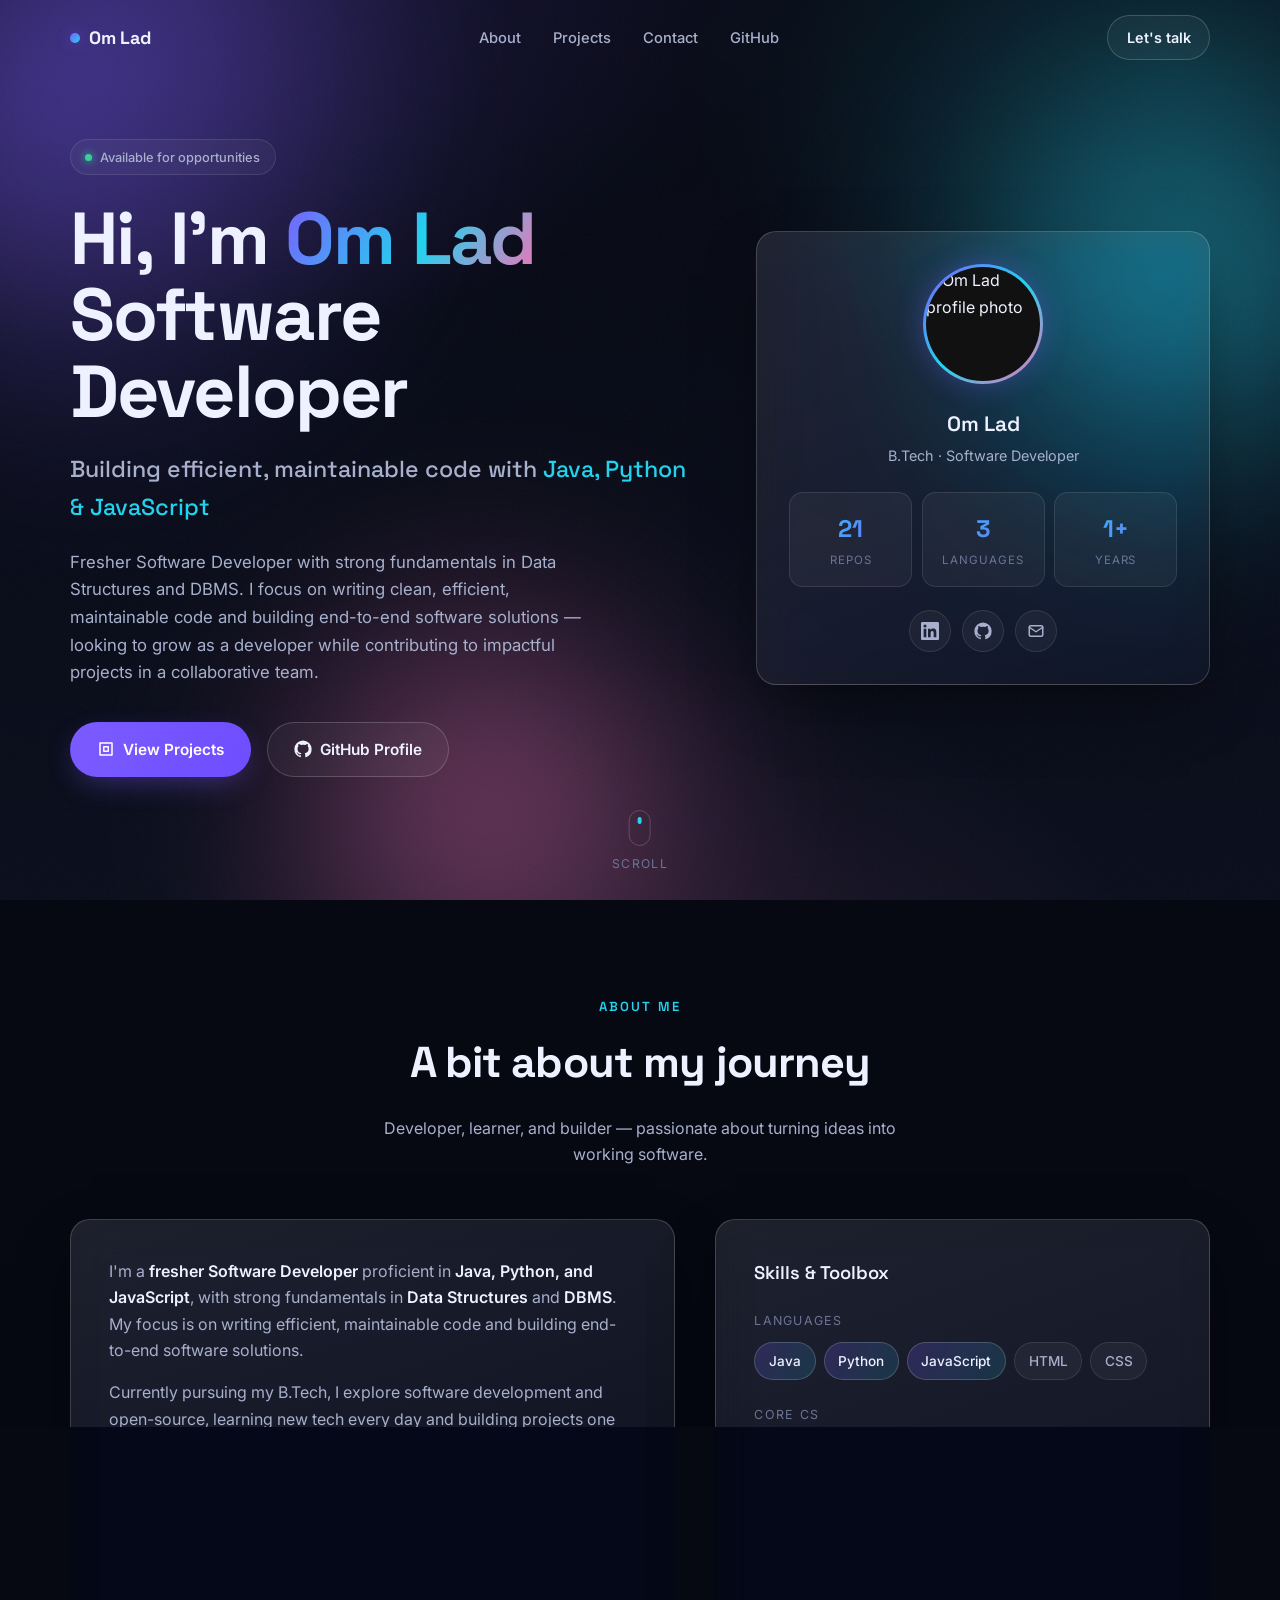
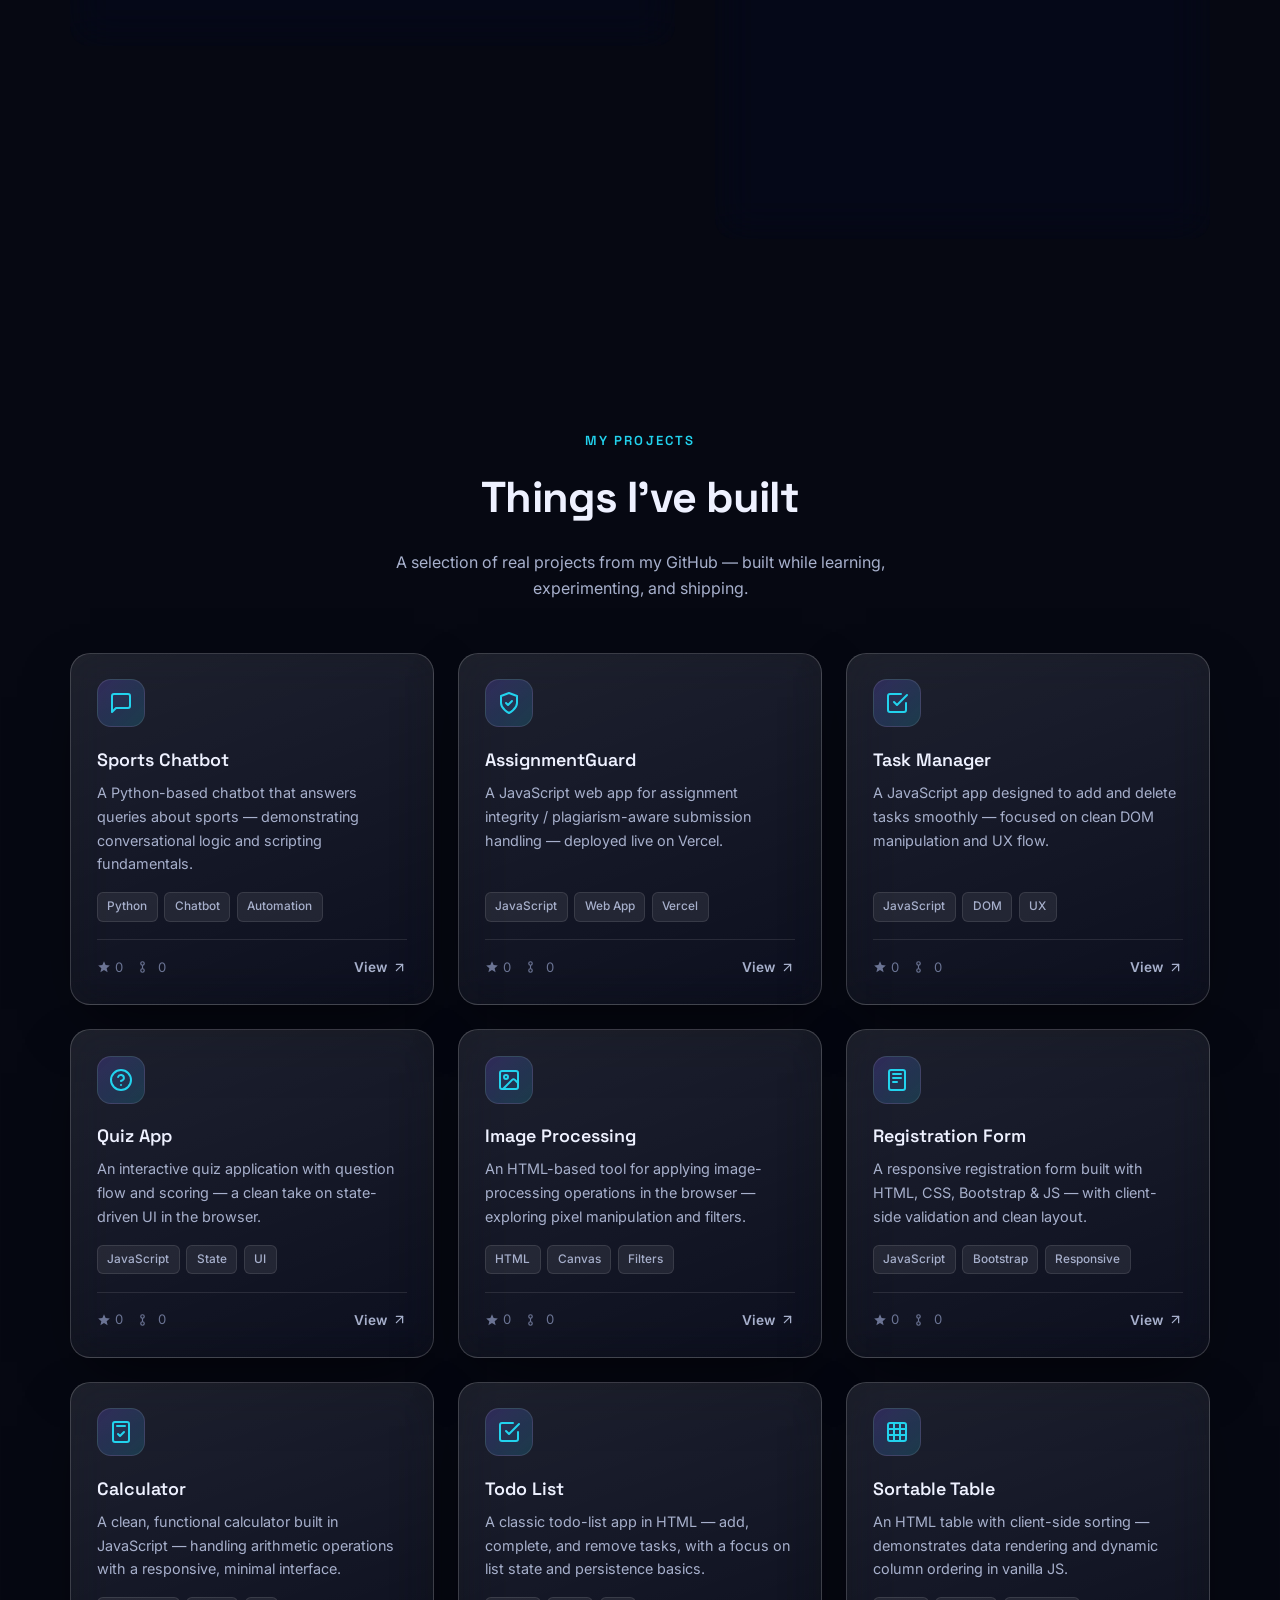
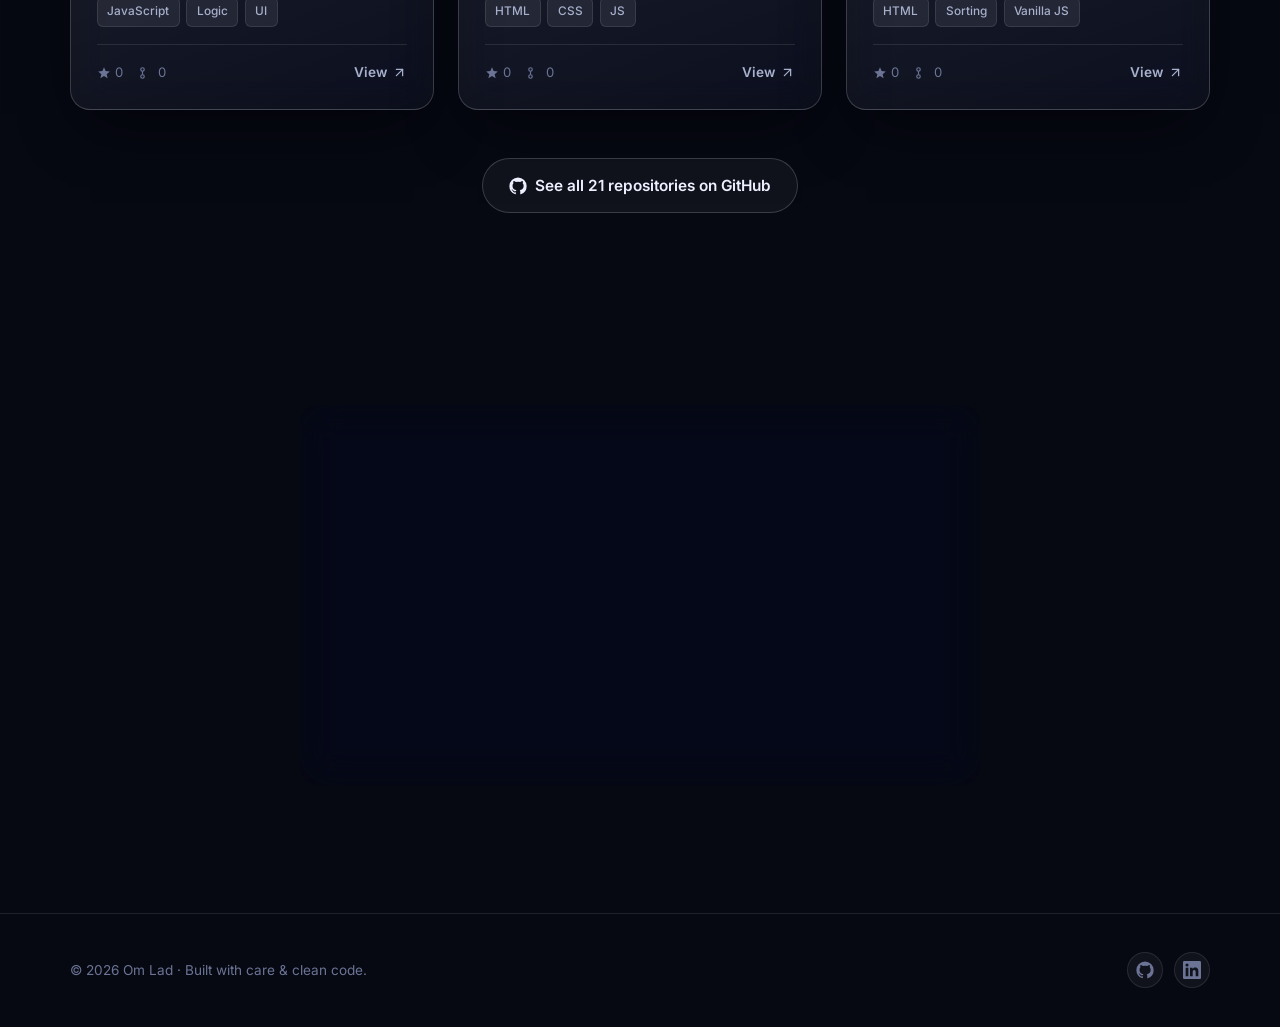
==== index.html.html @ 47cd3ca9 "index file" ====
<!DOCTYPE html>
<html lang="en">
<head>
<meta charset="UTF-8">
<meta name="viewport" content="width=device-width, initial-scale=1.0">
<title>Om Lad — Software Developer</title>
<meta name="description" content="Om Lad — Fresher Software Developer proficient in Java, Python, and JavaScript. Building efficient, maintainable software solutions.">
<link rel="preconnect" href="https://fonts.googleapis.com">
<link rel="preconnect" href="https://fonts.gstatic.com" crossorigin>
<link href="https://fonts.googleapis.com/css2?family=Space+Grotesk:wght@400;500;600;700&family=Inter:wght@300;400;500;600&display=swap" rel="stylesheet">
<style>
  /* ===== Reset & Base ===== */
  *, *::before, *::after { margin: 0; padding: 0; box-sizing: border-box; }
  html { scroll-behavior: smooth; -webkit-text-size-adjust: 100%; }
  :root{
    --bg-0:#060812;
    --bg-1:#0a0e1c;
    --surface:rgba(255,255,255,0.045);
    --surface-2:rgba(255,255,255,0.07);
    --border:rgba(255,255,255,0.10);
    --border-strong:rgba(255,255,255,0.18);
    --text:#eef1ff;
    --text-dim:#a7b0cc;
    --text-mute:#6b7494;
    --accent:#7c5cff;
    --accent-2:#22d3ee;
    --accent-3:#f472b6;
    --glow:rgba(124,92,255,0.45);
    --radius:20px;
    --radius-sm:14px;
    --maxw:1140px;
    --shadow:0 24px 60px -20px rgba(0,0,0,0.6);
    --font-display:'Space Grotesk', system-ui, sans-serif;
    --font-body:'Inter', system-ui, sans-serif;
  }
  body{
    font-family:var(--font-body);
    background:var(--bg-0);
    color:var(--text);
    line-height:1.65;
    overflow-x:hidden;
    -webkit-font-smoothing:antialiased;
    text-rendering:optimizeLegibility;
  }

  /* ===== Animated background ===== */
  .bg-fx{
    position:fixed; inset:0; z-index:-2; overflow:hidden;
    background:
      radial-gradient(1100px 700px at 12% -8%, rgba(124,92,255,0.20), transparent 60%),
      radial-gradient(900px 600px at 92% 8%, rgba(34,211,238,0.14), transparent 55%),
      radial-gradient(900px 700px at 50% 120%, rgba(244,114,182,0.12), transparent 60%),
      linear-gradient(180deg, var(--bg-0), var(--bg-1));
  }
  .blob{ position:absolute; border-radius:50%; filter:blur(90px); opacity:.55; animation:float 22s ease-in-out infinite; }
  .blob.b1{ width:46vw; height:46vw; left:-10vw; top:-8vw; background:radial-gradient(circle at 30% 30%, #7c5cff, transparent 70%); }
  .blob.b2{ width:38vw; height:38vw; right:-8vw; top:6vw; background:radial-gradient(circle at 60% 40%, #22d3ee, transparent 70%); animation-delay:-6s; animation-duration:26s; }
  .blob.b3{ width:40vw; height:40vw; left:18vw; bottom:-12vw; background:radial-gradient(circle at 50% 50%, #f472b6, transparent 70%); animation-delay:-12s; animation-duration:30s; }
  .grain{ position:fixed; inset:0; z-index:-1; pointer-events:none; opacity:.035;
    background-image:url("data:image/svg+xml,%3Csvg xmlns='http://www.w3.org/2000/svg' width='180' height='180'%3E%3Cfilter id='n'%3E%3CfeTurbulence type='fractalNoise' baseFrequency='0.85' numOctaves='3' stitchTiles='stitch'/%3E%3C/filter%3E%3Crect width='100%25' height='100%25' filter='url(%23n)'/%3E%3C/svg%3E"); }
  @keyframes float{ 0%,100%{ transform:translate(0,0) scale(1);} 33%{ transform:translate(4vw,-3vh) scale(1.06);} 66%{ transform:translate(-3vw,4vh) scale(0.97);} }

  /* ===== Layout ===== */
  .wrap{ width:min(100% - 2.6rem, var(--maxw)); margin-inline:auto; }

  /* ===== Nav ===== */
  header.nav{
    position:fixed; top:0; left:0; right:0; z-index:50;
    transition:background .35s ease, backdrop-filter .35s ease, border-color .35s ease;
    border-bottom:1px solid transparent;
  }
  header.nav.scrolled{
    background:rgba(8,11,22,0.62);
    backdrop-filter:blur(18px) saturate(140%);
    -webkit-backdrop-filter:blur(18px) saturate(140%);
    border-bottom-color:var(--border);
  }
  .nav-inner{ display:flex; align-items:center; justify-content:space-between; padding:.95rem 0; }
  .brand{ font-family:var(--font-display); font-weight:700; font-size:1.12rem; letter-spacing:-.01em; color:var(--text); text-decoration:none; display:flex; align-items:center; gap:.55rem; }
  .brand .dot{ width:10px; height:10px; border-radius:50%; background:linear-gradient(135deg,var(--accent),var(--accent-2)); box-shadow:0 0 14px var(--glow); }
  nav.links{ display:flex; align-items:center; gap:2rem; }
  nav.links a{ color:var(--text-dim); text-decoration:none; font-size:.92rem; font-weight:500; transition:color .2s; position:relative; }
  nav.links a::after{ content:''; position:absolute; left:0; bottom:-6px; width:0; height:2px; border-radius:2px; background:linear-gradient(90deg,var(--accent),var(--accent-2)); transition:width .28s ease; }
  nav.links a:hover{ color:var(--text); }
  nav.links a:hover::after{ width:100%; }
  .btn-resume{ font-family:var(--font-body); font-size:.9rem; font-weight:600; color:var(--text); text-decoration:none; padding:.6rem 1.15rem; border-radius:999px; border:1px solid var(--border-strong); background:var(--surface); transition:all .25s ease; }
  .btn-resume:hover{ border-color:var(--accent); background:rgba(124,92,255,0.16); box-shadow:0 0 0 4px rgba(124,92,255,0.10); }
  .burger{ display:none; flex-direction:column; gap:5px; background:none; border:0; cursor:pointer; padding:6px; }
  .burger span{ width:24px; height:2px; background:var(--text); border-radius:2px; transition:.3s; }
  .burger.open span:nth-child(1){ transform:translateY(7px) rotate(45deg); }
  .burger.open span:nth-child(2){ opacity:0; }
  .burger.open span:nth-child(3){ transform:translateY(-7px) rotate(-45deg); }

  /* ===== Hero ===== */
  .hero{ min-height:100vh; display:flex; align-items:center; position:relative; padding-top:6rem; padding-bottom:5rem; }
  .hero-grid{ display:grid; grid-template-columns:1.25fr .9fr; gap:3.5rem; align-items:center; }
  .pill{ display:inline-flex; align-items:center; gap:.5rem; padding:.4rem .9rem; border-radius:999px; background:var(--surface); border:1px solid var(--border); color:var(--text-dim); font-size:.8rem; font-weight:500; margin-bottom:1.6rem; backdrop-filter:blur(8px); }
  .pill .live{ width:7px; height:7px; border-radius:50%; background:#34d399; box-shadow:0 0 8px #34d399; animation:pulse 2s infinite; }
  @keyframes pulse{ 0%,100%{ opacity:1; transform:scale(1);} 50%{ opacity:.5; transform:scale(1.4);} }
  .hero h1{ font-family:var(--font-display); font-weight:700; font-size:clamp(2.6rem, 6.4vw, 4.6rem); line-height:1.04; letter-spacing:-.025em; margin-bottom:1.2rem; }
  .hero h1 .grad{ background:linear-gradient(120deg,var(--accent) 0%, var(--accent-2) 55%, var(--accent-3) 100%); -webkit-background-clip:text; background-clip:text; -webkit-text-fill-color:transparent; color:transparent; }
  .hero .role{ font-family:var(--font-display); font-weight:500; font-size:clamp(1.1rem,2.2vw,1.45rem); color:var(--text-dim); margin-bottom:1.4rem; }
  .hero .role .typed{ color:var(--accent-2); }
  .hero p.bio{ color:var(--text-dim); font-size:1.05rem; max-width:540px; margin-bottom:2.2rem; }
  .cta-row{ display:flex; gap:1rem; flex-wrap:wrap; }
  .btn{ font-family:var(--font-body); font-weight:600; font-size:.96rem; padding:.85rem 1.6rem; border-radius:999px; text-decoration:none; display:inline-flex; align-items:center; gap:.55rem; transition:all .25s ease; cursor:pointer; border:1px solid transparent; }
  .btn-primary{ background:linear-gradient(120deg,var(--accent),#6d4dff); color:#fff; box-shadow:0 10px 30px -8px var(--glow); }
  .btn-primary:hover{ transform:translateY(-2px); box-shadow:0 16px 40px -8px var(--glow); }
  .btn-ghost{ background:var(--surface); border-color:var(--border-strong); color:var(--text); }
  .btn-ghost:hover{ border-color:var(--accent); background:var(--surface-2); transform:translateY(-2px); }
  .btn svg{ width:18px; height:18px; }

  /* Hero card */
  .hero-card{ position:relative; perspective:1200px; }
  .glass-card{ position:relative; border-radius:var(--radius); background:linear-gradient(160deg, rgba(255,255,255,0.10), rgba(255,255,255,0.03)); border:1px solid var(--border-strong); backdrop-filter:blur(20px) saturate(160%); -webkit-backdrop-filter:blur(20px) saturate(160%); box-shadow:var(--shadow); overflow:hidden; }
  .hero-card .glass-card{ padding:2rem; transform-style:preserve-3d; transition:transform .15s ease-out; }
  .avatar-wrap{ width:120px; height:120px; margin:0 auto 1.4rem; border-radius:50%; padding:3px; background:linear-gradient(135deg,var(--accent),var(--accent-2),var(--accent-3)); box-shadow:0 0 30px -4px var(--glow); }
  .avatar-wrap img{ width:100%; height:100%; border-radius:50%; object-fit:cover; display:block; background:#111; }
  .hero-card .name{ text-align:center; font-family:var(--font-display); font-weight:600; font-size:1.3rem; margin-bottom:.2rem; }
  .hero-card .title{ text-align:center; color:var(--text-dim); font-size:.9rem; margin-bottom:1.5rem; }
  .stats{ display:grid; grid-template-columns:repeat(3,1fr); gap:.6rem; }
  .stat{ text-align:center; padding:1rem .6rem; border-radius:var(--radius-sm); background:var(--surface); border:1px solid var(--border); }
  .stat .num{ font-family:var(--font-display); font-weight:700; font-size:1.5rem; background:linear-gradient(120deg,var(--accent-2),var(--accent)); -webkit-background-clip:text; background-clip:text; -webkit-text-fill-color:transparent; }
  .stat .lbl{ font-size:.72rem; color:var(--text-mute); text-transform:uppercase; letter-spacing:.08em; margin-top:.15rem; }
  .hero-card .socials{ display:flex; justify-content:center; gap:.7rem; margin-top:1.4rem; }
  .soc{ width:42px; height:42px; border-radius:50%; display:grid; place-items:center; background:var(--surface); border:1px solid var(--border); color:var(--text-dim); text-decoration:none; transition:all .25s ease; }
  .soc:hover{ color:#fff; border-color:var(--accent); background:rgba(124,92,255,0.18); transform:translateY(-3px); }
  .soc svg{ width:18px; height:18px; }

  .scroll-cue{ position:absolute; bottom:1.6rem; left:50%; transform:translateX(-50%); color:var(--text-mute); font-size:.76rem; letter-spacing:.12em; text-transform:uppercase; display:flex; flex-direction:column; align-items:center; gap:.5rem; }
  .scroll-cue .mouse{ width:22px; height:36px; border:1.5px solid var(--border-strong); border-radius:14px; position:relative; }
  .scroll-cue .mouse::after{ content:''; position:absolute; top:6px; left:50%; transform:translateX(-50%); width:4px; height:7px; border-radius:3px; background:var(--accent-2); animation:wheel 1.6s infinite; }
  @keyframes wheel{ 0%{ opacity:1; top:6px;} 70%{ opacity:0; top:18px;} 100%{ opacity:0; top:6px;} }

  /* ===== Sections ===== */
  section{ padding:6rem 0; position:relative; }
  .sec-head{ text-align:center; margin-bottom:3.2rem; }
  .sec-tag{ font-family:var(--font-display); font-size:.82rem; font-weight:600; letter-spacing:.16em; text-transform:uppercase; color:var(--accent-2); margin-bottom:.6rem; }
  .sec-title{ font-family:var(--font-display); font-weight:700; font-size:clamp(1.9rem,4vw,2.7rem); letter-spacing:-.02em; }
  .sec-sub{ color:var(--text-dim); max-width:560px; margin:1rem auto 0; }

  /* ===== About ===== */
  .about-grid{ display:grid; grid-template-columns:1.1fr .9fr; gap:2.5rem; align-items:start; }
  .glass-card.about-card{ padding:2.4rem; }
  .about-card p{ color:var(--text-dim); margin-bottom:1rem; }
  .about-card p:last-child{ margin-bottom:0; }
  .about-card strong{ color:var(--text); font-weight:600; }
  .skills-panel{ padding:2.4rem; }
  .skills-panel h3{ font-family:var(--font-display); font-weight:600; font-size:1.15rem; margin-bottom:1.4rem; }
  .skill-group{ margin-bottom:1.6rem; }
  .skill-group:last-child{ margin-bottom:0; }
  .skill-group .glabel{ font-size:.78rem; color:var(--text-mute); text-transform:uppercase; letter-spacing:.1em; margin-bottom:.7rem; }
  .chips{ display:flex; flex-wrap:wrap; gap:.5rem; }
  .chip{ font-size:.85rem; font-weight:500; padding:.4rem .85rem; border-radius:999px; background:var(--surface); border:1px solid var(--border); color:var(--text-dim); transition:all .22s ease; }
  .chip:hover{ color:#fff; border-color:var(--accent); transform:translateY(-2px); }
  .chip.hl{ background:linear-gradient(120deg,rgba(124,92,255,0.22),rgba(34,211,238,0.14)); border-color:var(--border-strong); color:var(--text); }

  /* ===== Projects ===== */
  .proj-grid{ display:grid; grid-template-columns:repeat(3,1fr); gap:1.5rem; }
  .proj-card{ padding:1.6rem; display:flex; flex-direction:column; position:relative; overflow:hidden; transition:transform .3s ease, border-color .3s ease, box-shadow .3s ease; }
  .proj-card::before{ content:''; position:absolute; inset:0; background:radial-gradient(400px 200px at var(--mx,50%) var(--my,0%), rgba(124,92,255,0.14), transparent 70%); opacity:0; transition:opacity .3s ease; pointer-events:none; }
  .proj-card:hover{ transform:translateY(-6px); border-color:var(--border-strong); box-shadow:0 24px 50px -22px rgba(124,92,255,0.35); }
  .proj-card:hover::before{ opacity:1; }
  .proj-icon{ width:48px; height:48px; border-radius:14px; display:grid; place-items:center; background:linear-gradient(135deg,rgba(124,92,255,0.22),rgba(34,211,238,0.16)); border:1px solid var(--border); margin-bottom:1.1rem; color:var(--accent-2); }
  .proj-icon svg{ width:24px; height:24px; }
  .proj-name{ font-family:var(--font-display); font-weight:600; font-size:1.12rem; margin-bottom:.4rem; }
  .proj-desc{ color:var(--text-dim); font-size:.9rem; margin-bottom:1rem; flex-grow:1; }
  .proj-tags{ display:flex; flex-wrap:wrap; gap:.4rem; margin-bottom:1.1rem; }
  .proj-tag{ font-size:.74rem; font-weight:500; padding:.25rem .6rem; border-radius:6px; background:var(--surface-2); color:var(--text-dim); border:1px solid var(--border); }
  .proj-foot{ display:flex; align-items:center; justify-content:space-between; gap:1rem; padding-top:1rem; border-top:1px solid var(--border); }
  .proj-meta{ display:flex; gap:1rem; color:var(--text-mute); font-size:.82rem; }
  .proj-meta span{ display:flex; align-items:center; gap:.3rem; }
  .proj-meta svg{ width:14px; height:14px; }
  .proj-link{ color:var(--text-dim); text-decoration:none; display:inline-flex; align-items:center; gap:.35rem; font-size:.85rem; font-weight:600; transition:color .2s, gap .2s; }
  .proj-link:hover{ color:var(--accent-2); gap:.55rem; }
  .proj-link svg{ width:15px; height:15px; }

  .more-cta{ text-align:center; margin-top:3rem; }

  /* ===== Contact ===== */
  .contact{ text-align:center; }
  .contact .glass-card{ max-width:680px; margin:0 auto; padding:3.2rem 2.4rem; }
  .contact h2{ font-family:var(--font-display); font-weight:700; font-size:clamp(1.8rem,4vw,2.5rem); margin-bottom:.8rem; letter-spacing:-.02em; }
  .contact h2 .grad{ background:linear-gradient(120deg,var(--accent),var(--accent-2)); -webkit-background-clip:text; background-clip:text; -webkit-text-fill-color:transparent; }
  .contact p{ color:var(--text-dim); margin-bottom:2rem; }
  .contact .cta-row{ justify-content:center; }

  /* ===== Footer ===== */
  footer{ border-top:1px solid var(--border); padding:2.4rem 0; margin-top:2rem; }
  .foot-inner{ display:flex; align-items:center; justify-content:space-between; flex-wrap:wrap; gap:1rem; color:var(--text-mute); font-size:.85rem; }
  .foot-inner .soc{ width:36px; height:36px; }
  .foot-links{ display:flex; gap:.7rem; }
  .foot-inner a{ color:var(--text-mute); text-decoration:none; transition:color .2s; }
  .foot-inner a:hover{ color:var(--text); }

  /* ===== Reveal on scroll ===== */
  .reveal{ opacity:0; transform:translateY(26px); transition:opacity .7s ease, transform .7s ease; }
  .reveal.in{ opacity:1; transform:none; }
  .reveal.d1{ transition-delay:.08s; } .reveal.d2{ transition-delay:.16s; } .reveal.d3{ transition-delay:.24s; }
  .reveal.d4{ transition-delay:.32s; } .reveal.d5{ transition-delay:.40s; } .reveal.d6{ transition-delay:.48s; }

  /* ===== Responsive ===== */
  @media (max-width:900px){
    .hero-grid{ grid-template-columns:1fr; gap:2.6rem; }
    .hero-card{ max-width:420px; margin:0 auto; }
    .about-grid{ grid-template-columns:1fr; }
    .proj-grid{ grid-template-columns:repeat(2,1fr); }
    nav.links{ position:fixed; inset:0 0 0 auto; width:min(78vw,320px); flex-direction:column; align-items:flex-start; justify-content:center; gap:1.6rem; padding:2.5rem; background:rgba(8,11,22,0.92); backdrop-filter:blur(20px); border-left:1px solid var(--border); transform:translateX(110%); transition:transform .35s cubic-bezier(.6,.1,.2,1); }
    nav.links.open{ transform:none; }
    nav.links a{ font-size:1.05rem; }
    .burger{ display:flex; }
    .btn-resume{ display:none; }
  }
  @media (max-width:600px){
    .proj-grid{ grid-template-columns:1fr; }
    section{ padding:4.5rem 0; }
    .stats{ grid-template-columns:repeat(3,1fr); }
    .hero{ min-height:auto; }
    .scroll-cue{ display:none; }
    .foot-inner{ flex-direction:column; text-align:center; }
  }
  @media (prefers-reduced-motion:reduce){
    *{ animation:none !important; transition:none !important; }
    .reveal{ opacity:1; transform:none; }
  }
</style>
</head>
<body>

<div class="bg-fx" aria-hidden="true">
  <span class="blob b1"></span>
  <span class="blob b2"></span>
  <span class="blob b3"></span>
</div>
<div class="grain" aria-hidden="true"></div>

<!-- ===== Nav ===== -->
<header class="nav" id="nav">
  <div class="wrap nav-inner">
    <a href="#hero" class="brand"><span class="dot"></span>Om Lad</a>
    <nav class="links" id="navLinks">
      <a href="#about">About</a>
      <a href="#projects">Projects</a>
      <a href="#contact">Contact</a>
      <a href="https://github.com/omlad30" target="_blank" rel="noopener">GitHub</a>
    </nav>
    <a href="#contact" class="btn-resume">Let's talk</a>
    <button class="burger" id="burger" aria-label="Toggle menu" aria-expanded="false">
      <span></span><span></span><span></span>
    </button>
  </div>
</header>

<!-- ===== Hero ===== -->
<section class="hero" id="hero">
  <div class="wrap hero-grid">
    <div class="hero-text reveal">
      <span class="pill"><span class="live"></span> Available for opportunities</span>
      <h1>Hi, I'm <span class="grad">Om Lad</span><br>Software Developer</h1>
      <p class="role">Building efficient, maintainable code with <span class="typed">Java, Python & JavaScript</span></p>
      <p class="bio">Fresher Software Developer with strong fundamentals in Data Structures and DBMS. I focus on writing clean, efficient, maintainable code and building end-to-end software solutions — looking to grow as a developer while contributing to impactful projects in a collaborative team.</p>
      <div class="cta-row">
        <a href="#projects" class="btn btn-primary">
          <svg viewBox="0 0 24 24" fill="none" stroke="currentColor" stroke-width="2" stroke-linecap="round" stroke-linejoin="round"><path d="M4 4h16v16H4z"/><path d="M9 9h6v6H9z"/></svg>
          View Projects
        </a>
        <a href="https://github.com/omlad30" target="_blank" rel="noopener" class="btn btn-ghost">
          <svg viewBox="0 0 24 24" fill="currentColor"><path d="M12 .5A11.5 11.5 0 0 0 .5 12 11.5 11.5 0 0 0 8.36 23c.58.1.79-.25.79-.56v-2c-3.2.7-3.88-1.37-3.88-1.37-.53-1.34-1.3-1.7-1.3-1.7-1.06-.72.08-.71.08-.71 1.17.08 1.78 1.2 1.78 1.2 1.04 1.78 2.73 1.27 3.4.97.1-.75.4-1.27.73-1.56-2.55-.29-5.24-1.28-5.24-5.7 0-1.26.45-2.29 1.2-3.1-.12-.29-.52-1.46.11-3.05 0 0 .97-.31 3.18 1.18a11 11 0 0 1 5.8 0c2.2-1.5 3.17-1.18 3.17-1.18.63 1.59.23 2.76.11 3.05.75.81 1.2 1.84 1.2 3.1 0 4.43-2.69 5.41-5.25 5.69.41.36.78 1.06.78 2.14v3.17c0 .31.21.67.8.56A11.5 11.5 0 0 0 23.5 12 11.5 11.5 0 0 0 12 .5Z"/></svg>
          GitHub Profile
        </a>
      </div>
    </div>

    <div class="hero-card reveal d2">
      <div class="glass-card">
        <div class="avatar-wrap">
          <img src="https://avatars.githubusercontent.com/u/195067551?v=4" alt="Om Lad profile photo" loading="eager">
        </div>
        <div class="name">Om Lad</div>
        <div class="title">B.Tech · Software Developer</div>
        <div class="stats">
          <div class="stat"><div class="num">21</div><div class="lbl">Repos</div></div>
          <div class="stat"><div class="num">3</div><div class="lbl">Languages</div></div>
          <div class="stat"><div class="num">1+</div><div class="lbl">Years</div></div>
        </div>
        <div class="socials">
          <a class="soc" href="https://linkedin.com/in/om-lad" target="_blank" rel="noopener" aria-label="LinkedIn">
            <svg viewBox="0 0 24 24" fill="currentColor"><path d="M20.45 20.45h-3.55v-5.57c0-1.33-.02-3.04-1.85-3.04-1.85 0-2.13 1.45-2.13 2.94v5.67H9.36V9h3.41v1.56h.05c.47-.9 1.64-1.85 3.37-1.85 3.6 0 4.27 2.37 4.27 5.45v6.29ZM5.34 7.43a2.06 2.06 0 1 1 0-4.12 2.06 2.06 0 0 1 0 4.12ZM7.12 20.45H3.56V9h3.56v11.45ZM22.22 0H1.77C.8 0 0 .78 0 1.74v20.52C0 23.22.8 24 1.77 24h20.45c.98 0 1.78-.78 1.78-1.74V1.74C24 .78 23.2 0 22.22 0Z"/></svg>
          </a>
          <a class="soc" href="https://github.com/omlad30" target="_blank" rel="noopener" aria-label="GitHub">
            <svg viewBox="0 0 24 24" fill="currentColor"><path d="M12 .5A11.5 11.5 0 0 0 .5 12 11.5 11.5 0 0 0 8.36 23c.58.1.79-.25.79-.56v-2c-3.2.7-3.88-1.37-3.88-1.37-.53-1.34-1.3-1.7-1.3-1.7-1.06-.72.08-.71.08-.71 1.17.08 1.78 1.2 1.78 1.2 1.04 1.78 2.73 1.27 3.4.97.1-.75.4-1.27.73-1.56-2.55-.29-5.24-1.28-5.24-5.7 0-1.26.45-2.29 1.2-3.1-.12-.29-.52-1.46.11-3.05 0 0 .97-.31 3.18 1.18a11 11 0 0 1 5.8 0c2.2-1.5 3.17-1.18 3.17-1.18.63 1.59.23 2.76.11 3.05.75.81 1.2 1.84 1.2 3.1 0 4.43-2.69 5.41-5.25 5.69.41.36.78 1.06.78 2.14v3.17c0 .31.21.67.8.56A11.5 11.5 0 0 0 23.5 12 11.5 11.5 0 0 0 12 .5Z"/></svg>
          </a>
          <a class="soc" href="mailto:hello@omlad.dev" aria-label="Email">
            <svg viewBox="0 0 24 24" fill="none" stroke="currentColor" stroke-width="2" stroke-linecap="round" stroke-linejoin="round"><rect x="3" y="5" width="18" height="14" rx="2"/><path d="m3 7 9 6 9-6"/></svg>
          </a>
        </div>
      </div>
    </div>
  </div>

  <div class="scroll-cue" aria-hidden="true">
    <div class="mouse"></div>
    <span>Scroll</span>
  </div>
</section>

<!-- ===== About ===== -->
<section id="about">
  <div class="wrap">
    <div class="sec-head reveal">
      <div class="sec-tag">About Me</div>
      <h2 class="sec-title">A bit about my journey</h2>
      <p class="sec-sub">Developer, learner, and builder — passionate about turning ideas into working software.</p>
    </div>
    <div class="about-grid">
      <div class="glass-card about-card reveal d1">
        <p>I'm a <strong>fresher Software Developer</strong> proficient in <strong>Java, Python, and JavaScript</strong>, with strong fundamentals in <strong>Data Structures</strong> and <strong>DBMS</strong>. My focus is on writing efficient, maintainable code and building end-to-end software solutions.</p>
        <p>Currently pursuing my B.Tech, I explore software development and open-source, learning new tech every day and building projects one commit at a time. I enjoy breaking down problems, designing clean logic, and shipping things that actually work.</p>
        <p>I'm looking to grow as a developer while contributing to impactful projects in a collaborative team — somewhere I can sharpen my craft, learn from experienced engineers, and make a real contribution from day one.</p>
      </div>
      <div class="glass-card skills-panel reveal d2">
        <h3>Skills & Toolbox</h3>
        <div class="skill-group">
          <div class="glabel">Languages</div>
          <div class="chips">
            <span class="chip hl">Java</span>
            <span class="chip hl">Python</span>
            <span class="chip hl">JavaScript</span>
            <span class="chip">HTML</span>
            <span class="chip">CSS</span>
          </div>
        </div>
        <div class="skill-group">
          <div class="glabel">Core CS</div>
          <div class="chips">
            <span class="chip">Data Structures</span>
            <span class="chip">Algorithms</span>
            <span class="chip">DBMS</span>
            <span class="chip">OOP</span>
            <span class="chip">SQL</span>
          </div>
        </div>
        <div class="skill-group">
          <div class="glabel">Tools & Frameworks</div>
          <div class="chips">
            <span class="chip">Git & GitHub</span>
            <span class="chip">Bootstrap</span>
            <span class="chip">Vercel</span>
            <span class="chip">GitHub Pages</span>
            <span class="chip">VS Code</span>
          </div>
        </div>
        <div class="skill-group">
          <div class="glabel">Practices</div>
          <div class="chips">
            <span class="chip">Clean Code</span>
            <span class="chip">Problem Solving</span>
            <span class="chip">Responsive Design</span>
            <span class="chip">Open Source</span>
          </div>
        </div>
      </div>
    </div>
  </div>
</section>

<!-- ===== Projects ===== -->
<section id="projects">
  <div class="wrap">
    <div class="sec-head reveal">
      <div class="sec-tag">My Projects</div>
      <h2 class="sec-title">Things I've built</h2>
      <p class="sec-sub">A selection of real projects from my GitHub — built while learning, experimenting, and shipping.</p>
    </div>

    <div class="proj-grid" id="projGrid">

      <article class="glass-card proj-card reveal d1">
        <div class="proj-icon"><svg viewBox="0 0 24 24" fill="none" stroke="currentColor" stroke-width="2" stroke-linecap="round" stroke-linejoin="round"><path d="M21 15a2 2 0 0 1-2 2H7l-4 4V5a2 2 0 0 1 2-2h14a2 2 0 0 1 2 2z"/></svg></div>
        <h3 class="proj-name">Sports Chatbot</h3>
        <p class="proj-desc">A Python-based chatbot that answers queries about sports — demonstrating conversational logic and scripting fundamentals.</p>
        <div class="proj-tags"><span class="proj-tag">Python</span><span class="proj-tag">Chatbot</span><span class="proj-tag">Automation</span></div>
        <div class="proj-foot">
          <div class="proj-meta"><span><svg viewBox="0 0 24 24" fill="currentColor"><path d="M12 17.27 18.18 21l-1.64-7.03L22 9.24l-7.19-.61L12 2 9.19 8.63 2 9.24l5.46 4.73L5.82 21z"/></svg>0</span><span><svg viewBox="0 0 24 24" fill="none" stroke="currentColor" stroke-width="2"><circle cx="6" cy="6" r="3"/><circle cx="6" cy="18" r="3"/><path d="M6 9v6"/></svg>0</span></div>
          <a class="proj-link" href="https://github.com/omlad30/Sports_Chatboat" target="_blank" rel="noopener">View <svg viewBox="0 0 24 24" fill="none" stroke="currentColor" stroke-width="2" stroke-linecap="round" stroke-linejoin="round"><path d="M7 17 17 7"/><path d="M7 7h10v10"/></svg></a>
        </div>
      </article>

      <article class="glass-card proj-card reveal d2">
        <div class="proj-icon"><svg viewBox="0 0 24 24" fill="none" stroke="currentColor" stroke-width="2" stroke-linecap="round" stroke-linejoin="round"><path d="M12 22s8-4 8-10V5l-8-3-8 3v7c0 6 8 10 8 10z"/><path d="m9 12 2 2 4-4"/></svg></div>
        <h3 class="proj-name">AssignmentGuard</h3>
        <p class="proj-desc">A JavaScript web app for assignment integrity / plagiarism-aware submission handling — deployed live on Vercel.</p>
        <div class="proj-tags"><span class="proj-tag">JavaScript</span><span class="proj-tag">Web App</span><span class="proj-tag">Vercel</span></div>
        <div class="proj-foot">
          <div class="proj-meta"><span><svg viewBox="0 0 24 24" fill="currentColor"><path d="M12 17.27 18.18 21l-1.64-7.03L22 9.24l-7.19-.61L12 2 9.19 8.63 2 9.24l5.46 4.73L5.82 21z"/></svg>0</span><span><svg viewBox="0 0 24 24" fill="none" stroke="currentColor" stroke-width="2"><circle cx="6" cy="6" r="3"/><circle cx="6" cy="18" r="3"/><path d="M6 9v6"/></svg>0</span></div>
          <a class="proj-link" href="https://github.com/omlad30/Assignmetgurd" target="_blank" rel="noopener">View <svg viewBox="0 0 24 24" fill="none" stroke="currentColor" stroke-width="2" stroke-linecap="round" stroke-linejoin="round"><path d="M7 17 17 7"/><path d="M7 7h10v10"/></svg></a>
        </div>
      </article>

      <article class="glass-card proj-card reveal d3">
        <div class="proj-icon"><svg viewBox="0 0 24 24" fill="none" stroke="currentColor" stroke-width="2" stroke-linecap="round" stroke-linejoin="round"><path d="M9 11l3 3L22 4"/><path d="M21 12v7a2 2 0 0 1-2 2H5a2 2 0 0 1-2-2V5a2 2 0 0 1 2-2h11"/></svg></div>
        <h3 class="proj-name">Task Manager</h3>
        <p class="proj-desc">A JavaScript app designed to add and delete tasks smoothly — focused on clean DOM manipulation and UX flow.</p>
        <div class="proj-tags"><span class="proj-tag">JavaScript</span><span class="proj-tag">DOM</span><span class="proj-tag">UX</span></div>
        <div class="proj-foot">
          <div class="proj-meta"><span><svg viewBox="0 0 24 24" fill="currentColor"><path d="M12 17.27 18.18 21l-1.64-7.03L22 9.24l-7.19-.61L12 2 9.19 8.63 2 9.24l5.46 4.73L5.82 21z"/></svg>0</span><span><svg viewBox="0 0 24 24" fill="none" stroke="currentColor" stroke-width="2"><circle cx="6" cy="6" r="3"/><circle cx="6" cy="18" r="3"/><path d="M6 9v6"/></svg>0</span></div>
          <a class="proj-link" href="https://github.com/omlad30/Task-Manager" target="_blank" rel="noopener">View <svg viewBox="0 0 24 24" fill="none" stroke="currentColor" stroke-width="2" stroke-linecap="round" stroke-linejoin="round"><path d="M7 17 17 7"/><path d="M7 7h10v10"/></svg></a>
        </div>
      </article>

      <article class="glass-card proj-card reveal d1">
        <div class="proj-icon"><svg viewBox="0 0 24 24" fill="none" stroke="currentColor" stroke-width="2" stroke-linecap="round" stroke-linejoin="round"><circle cx="12" cy="12" r="10"/><path d="M9.09 9a3 3 0 0 1 5.83 1c0 2-3 3-3 3"/><path d="M12 17h.01"/></svg></div>
        <h3 class="proj-name">Quiz App</h3>
        <p class="proj-desc">An interactive quiz application with question flow and scoring — a clean take on state-driven UI in the browser.</p>
        <div class="proj-tags"><span class="proj-tag">JavaScript</span><span class="proj-tag">State</span><span class="proj-tag">UI</span></div>
        <div class="proj-foot">
          <div class="proj-meta"><span><svg viewBox="0 0 24 24" fill="currentColor"><path d="M12 17.27 18.18 21l-1.64-7.03L22 9.24l-7.19-.61L12 2 9.19 8.63 2 9.24l5.46 4.73L5.82 21z"/></svg>0</span><span><svg viewBox="0 0 24 24" fill="none" stroke="currentColor" stroke-width="2"><circle cx="6" cy="6" r="3"/><circle cx="6" cy="18" r="3"/><path d="M6 9v6"/></svg>0</span></div>
          <a class="proj-link" href="https://github.com/omlad30/Quiz-App" target="_blank" rel="noopener">View <svg viewBox="0 0 24 24" fill="none" stroke="currentColor" stroke-width="2" stroke-linecap="round" stroke-linejoin="round"><path d="M7 17 17 7"/><path d="M7 7h10v10"/></svg></a>
        </div>
      </article>

      <article class="glass-card proj-card reveal d2">
        <div class="proj-icon"><svg viewBox="0 0 24 24" fill="none" stroke="currentColor" stroke-width="2" stroke-linecap="round" stroke-linejoin="round"><rect x="3" y="3" width="18" height="18" rx="2"/><circle cx="9" cy="9" r="2"/><path d="m21 15-3.09-3.09a2 2 0 0 0-2.82 0L6 21"/></svg></div>
        <h3 class="proj-name">Image Processing</h3>
        <p class="proj-desc">An HTML-based tool for applying image-processing operations in the browser — exploring pixel manipulation and filters.</p>
        <div class="proj-tags"><span class="proj-tag">HTML</span><span class="proj-tag">Canvas</span><span class="proj-tag">Filters</span></div>
        <div class="proj-foot">
          <div class="proj-meta"><span><svg viewBox="0 0 24 24" fill="currentColor"><path d="M12 17.27 18.18 21l-1.64-7.03L22 9.24l-7.19-.61L12 2 9.19 8.63 2 9.24l5.46 4.73L5.82 21z"/></svg>0</span><span><svg viewBox="0 0 24 24" fill="none" stroke="currentColor" stroke-width="2"><circle cx="6" cy="6" r="3"/><circle cx="6" cy="18" r="3"/><path d="M6 9v6"/></svg>0</span></div>
          <a class="proj-link" href="https://github.com/omlad30/Image-processing" target="_blank" rel="noopener">View <svg viewBox="0 0 24 24" fill="none" stroke="currentColor" stroke-width="2" stroke-linecap="round" stroke-linejoin="round"><path d="M7 17 17 7"/><path d="M7 7h10v10"/></svg></a>
        </div>
      </article>

      <article class="glass-card proj-card reveal d3">
        <div class="proj-icon"><svg viewBox="0 0 24 24" fill="none" stroke="currentColor" stroke-width="2" stroke-linecap="round" stroke-linejoin="round"><rect x="4" y="2" width="16" height="20" rx="2"/><line x1="8" y1="6" x2="16" y2="6"/><line x1="8" y1="10" x2="16" y2="10"/><line x1="8" y1="14" x2="12" y2="14"/></svg></div>
        <h3 class="proj-name">Registration Form</h3>
        <p class="proj-desc">A responsive registration form built with HTML, CSS, Bootstrap & JS — with client-side validation and clean layout.</p>
        <div class="proj-tags"><span class="proj-tag">JavaScript</span><span class="proj-tag">Bootstrap</span><span class="proj-tag">Responsive</span></div>
        <div class="proj-foot">
          <div class="proj-meta"><span><svg viewBox="0 0 24 24" fill="currentColor"><path d="M12 17.27 18.18 21l-1.64-7.03L22 9.24l-7.19-.61L12 2 9.19 8.63 2 9.24l5.46 4.73L5.82 21z"/></svg>0</span><span><svg viewBox="0 0 24 24" fill="none" stroke="currentColor" stroke-width="2"><circle cx="6" cy="6" r="3"/><circle cx="6" cy="18" r="3"/><path d="M6 9v6"/></svg>0</span></div>
          <a class="proj-link" href="https://github.com/omlad30/-Registration-Form" target="_blank" rel="noopener">View <svg viewBox="0 0 24 24" fill="none" stroke="currentColor" stroke-width="2" stroke-linecap="round" stroke-linejoin="round"><path d="M7 17 17 7"/><path d="M7 7h10v10"/></svg></a>
        </div>
      </article>

      <article class="glass-card proj-card reveal d1">
        <div class="proj-icon"><svg viewBox="0 0 24 24" fill="none" stroke="currentColor" stroke-width="2" stroke-linecap="round" stroke-linejoin="round"><rect x="4" y="2" width="16" height="20" rx="2"/><line x1="8" y1="6" x2="16" y2="6"/><path d="M9 14l2 2 4-4"/></svg></div>
        <h3 class="proj-name">Calculator</h3>
        <p class="proj-desc">A clean, functional calculator built in JavaScript — handling arithmetic operations with a responsive, minimal interface.</p>
        <div class="proj-tags"><span class="proj-tag">JavaScript</span><span class="proj-tag">Logic</span><span class="proj-tag">UI</span></div>
        <div class="proj-foot">
          <div class="proj-meta"><span><svg viewBox="0 0 24 24" fill="currentColor"><path d="M12 17.27 18.18 21l-1.64-7.03L22 9.24l-7.19-.61L12 2 9.19 8.63 2 9.24l5.46 4.73L5.82 21z"/></svg>0</span><span><svg viewBox="0 0 24 24" fill="none" stroke="currentColor" stroke-width="2"><circle cx="6" cy="6" r="3"/><circle cx="6" cy="18" r="3"/><path d="M6 9v6"/></svg>0</span></div>
          <a class="proj-link" href="https://github.com/omlad30/Calculator" target="_blank" rel="noopener">View <svg viewBox="0 0 24 24" fill="none" stroke="currentColor" stroke-width="2" stroke-linecap="round" stroke-linejoin="round"><path d="M7 17 17 7"/><path d="M7 7h10v10"/></svg></a>
        </div>
      </article>

      <article class="glass-card proj-card reveal d2">
        <div class="proj-icon"><svg viewBox="0 0 24 24" fill="none" stroke="currentColor" stroke-width="2" stroke-linecap="round" stroke-linejoin="round"><path d="M9 11l3 3L22 4"/><path d="M21 12v7a2 2 0 0 1-2 2H5a2 2 0 0 1-2-2V5a2 2 0 0 1 2-2h11"/></svg></div>
        <h3 class="proj-name">Todo List</h3>
        <p class="proj-desc">A classic todo-list app in HTML — add, complete, and remove tasks, with a focus on list state and persistence basics.</p>
        <div class="proj-tags"><span class="proj-tag">HTML</span><span class="proj-tag">CSS</span><span class="proj-tag">JS</span></div>
        <div class="proj-foot">
          <div class="proj-meta"><span><svg viewBox="0 0 24 24" fill="currentColor"><path d="M12 17.27 18.18 21l-1.64-7.03L22 9.24l-7.19-.61L12 2 9.19 8.63 2 9.24l5.46 4.73L5.82 21z"/></svg>0</span><span><svg viewBox="0 0 24 24" fill="none" stroke="currentColor" stroke-width="2"><circle cx="6" cy="6" r="3"/><circle cx="6" cy="18" r="3"/><path d="M6 9v6"/></svg>0</span></div>
          <a class="proj-link" href="https://github.com/omlad30/Todo-List" target="_blank" rel="noopener">View <svg viewBox="0 0 24 24" fill="none" stroke="currentColor" stroke-width="2" stroke-linecap="round" stroke-linejoin="round"><path d="M7 17 17 7"/><path d="M7 7h10v10"/></svg></a>
        </div>
      </article>

      <article class="glass-card proj-card reveal d3">
        <div class="proj-icon"><svg viewBox="0 0 24 24" fill="none" stroke="currentColor" stroke-width="2" stroke-linecap="round" stroke-linejoin="round"><rect x="3" y="3" width="18" height="18" rx="2"/><path d="M3 9h18"/><path d="M3 15h18"/><path d="M9 3v18"/><path d="M15 3v18"/></svg></div>
        <h3 class="proj-name">Sortable Table</h3>
        <p class="proj-desc">An HTML table with client-side sorting — demonstrates data rendering and dynamic column ordering in vanilla JS.</p>
        <div class="proj-tags"><span class="proj-tag">HTML</span><span class="proj-tag">Sorting</span><span class="proj-tag">Vanilla JS</span></div>
        <div class="proj-foot">
          <div class="proj-meta"><span><svg viewBox="0 0 24 24" fill="currentColor"><path d="M12 17.27 18.18 21l-1.64-7.03L22 9.24l-7.19-.61L12 2 9.19 8.63 2 9.24l5.46 4.73L5.82 21z"/></svg>0</span><span><svg viewBox="0 0 24 24" fill="none" stroke="currentColor" stroke-width="2"><circle cx="6" cy="6" r="3"/><circle cx="6" cy="18" r="3"/><path d="M6 9v6"/></svg>0</span></div>
          <a class="proj-link" href="https://github.com/omlad30/Table" target="_blank" rel="noopener">View <svg viewBox="0 0 24 24" fill="none" stroke="currentColor" stroke-width="2" stroke-linecap="round" stroke-linejoin="round"><path d="M7 17 17 7"/><path d="M7 7h10v10"/></svg></a>
        </div>
      </article>

    </div>

    <div class="more-cta reveal">
      <a href="https://github.com/omlad30?tab=repositories" target="_blank" rel="noopener" class="btn btn-ghost">
        <svg viewBox="0 0 24 24" fill="currentColor"><path d="M12 .5A11.5 11.5 0 0 0 .5 12 11.5 11.5 0 0 0 8.36 23c.58.1.79-.25.79-.56v-2c-3.2.7-3.88-1.37-3.88-1.37-.53-1.34-1.3-1.7-1.3-1.7-1.06-.72.08-.71.08-.71 1.17.08 1.78 1.2 1.78 1.2 1.04 1.78 2.73 1.27 3.4.97.1-.75.4-1.27.73-1.56-2.55-.29-5.24-1.28-5.24-5.7 0-1.26.45-2.29 1.2-3.1-.12-.29-.52-1.46.11-3.05 0 0 .97-.31 3.18 1.18a11 11 0 0 1 5.8 0c2.2-1.5 3.17-1.18 3.17-1.18.63 1.59.23 2.76.11 3.05.75.81 1.2 1.84 1.2 3.1 0 4.43-2.69 5.41-5.25 5.69.41.36.78 1.06.78 2.14v3.17c0 .31.21.67.8.56A11.5 11.5 0 0 0 23.5 12 11.5 11.5 0 0 0 12 .5Z"/></svg>
        See all 21 repositories on GitHub
      </a>
    </div>
  </div>
</section>

<!-- ===== Contact ===== -->
<section id="contact" class="contact">
  <div class="wrap">
    <div class="glass-card reveal">
      <div class="sec-tag">Get In Touch</div>
      <h2>Let's build something <span class="grad">together</span></h2>
      <p>I'm open to internships, junior developer roles, collaborations, and open-source contributions. If you have a project in mind or just want to connect, my inbox is always open.</p>
      <div class="cta-row">
        <a href="mailto:hello@omlad.dev" class="btn btn-primary">
          <svg viewBox="0 0 24 24" fill="none" stroke="currentColor" stroke-width="2" stroke-linecap="round" stroke-linejoin="round"><rect x="3" y="5" width="18" height="14" rx="2"/><path d="m3 7 9 6 9-6"/></svg>
          Say Hello
        </a>
        <a href="https://linkedin.com/in/om-lad" target="_blank" rel="noopener" class="btn btn-ghost">
          <svg viewBox="0 0 24 24" fill="currentColor"><path d="M20.45 20.45h-3.55v-5.57c0-1.33-.02-3.04-1.85-3.04-1.85 0-2.13 1.45-2.13 2.94v5.67H9.36V9h3.41v1.56h.05c.47-.9 1.64-1.85 3.37-1.85 3.6 0 4.27 2.37 4.27 5.45v6.29ZM5.34 7.43a2.06 2.06 0 1 1 0-4.12 2.06 2.06 0 0 1 0 4.12ZM7.12 20.45H3.56V9h3.56v11.45ZM22.22 0H1.77C.8 0 0 .78 0 1.74v20.52C0 23.22.8 24 1.77 24h20.45c.98 0 1.78-.78 1.78-1.74V1.74C24 .78 23.2 0 22.22 0Z"/></svg>
          Connect on LinkedIn
        </a>
      </div>
    </div>
  </div>
</section>

<!-- ===== Footer ===== -->
<footer>
  <div class="wrap foot-inner">
    <div>© <span id="year"></span> Om Lad · Built with care & clean code.</div>
    <div class="foot-links">
      <a class="soc" href="https://github.com/omlad30" target="_blank" rel="noopener" aria-label="GitHub">
        <svg viewBox="0 0 24 24" fill="currentColor"><path d="M12 .5A11.5 11.5 0 0 0 .5 12 11.5 11.5 0 0 0 8.36 23c.58.1.79-.25.79-.56v-2c-3.2.7-3.88-1.37-3.88-1.37-.53-1.34-1.3-1.7-1.3-1.7-1.06-.72.08-.71.08-.71 1.17.08 1.78 1.2 1.78 1.2 1.04 1.78 2.73 1.27 3.4.97.1-.75.4-1.27.73-1.56-2.55-.29-5.24-1.28-5.24-5.7 0-1.26.45-2.29 1.2-3.1-.12-.29-.52-1.46.11-3.05 0 0 .97-.31 3.18 1.18a11 11 0 0 1 5.8 0c2.2-1.5 3.17-1.18 3.17-1.18.63 1.59.23 2.76.11 3.05.75.81 1.2 1.84 1.2 3.1 0 4.43-2.69 5.41-5.25 5.69.41.36.78 1.06.78 2.14v3.17c0 .31.21.67.8.56A11.5 11.5 0 0 0 23.5 12 11.5 11.5 0 0 0 12 .5Z"/></svg>
      </a>
      <a class="soc" href="https://linkedin.com/in/om-lad" target="_blank" rel="noopener" aria-label="LinkedIn">
        <svg viewBox="0 0 24 24" fill="currentColor"><path d="M20.45 20.45h-3.55v-5.57c0-1.33-.02-3.04-1.85-3.04-1.85 0-2.13 1.45-2.13 2.94v5.67H9.36V9h3.41v1.56h.05c.47-.9 1.64-1.85 3.37-1.85 3.6 0 4.27 2.37 4.27 5.45v6.29ZM5.34 7.43a2.06 2.06 0 1 1 0-4.12 2.06 2.06 0 0 1 0 4.12ZM7.12 20.45H3.56V9h3.56v11.45ZM22.22 0H1.77C.8 0 0 .78 0 1.74v20.52C0 23.22.8 24 1.77 24h20.45c.98 0 1.78-.78 1.78-1.74V1.74C24 .78 23.2 0 22.22 0Z"/></svg>
      </a>
    </div>
  </div>
</footer>

<script>
  // Year
  document.getElementById('year').textContent = new Date().getFullYear();

  // Nav scroll style
  const nav = document.getElementById('nav');
  const onScroll = () => nav.classList.toggle('scrolled', window.scrollY > 30);
  window.addEventListener('scroll', onScroll, { passive:true });
  onScroll();

  // Mobile menu
  const burger = document.getElementById('burger');
  const links = document.getElementById('navLinks');
  const closeMenu = () => { links.classList.remove('open'); burger.classList.remove('open'); burger.setAttribute('aria-expanded','false'); };
  burger.addEventListener('click', () => {
    const open = links.classList.toggle('open');
    burger.classList.toggle('open', open);
    burger.setAttribute('aria-expanded', open ? 'true' : 'false');
  });
  links.querySelectorAll('a').forEach(a => a.addEventListener('click', closeMenu));

  // Reveal on scroll
  const io = new IntersectionObserver((entries) => {
    entries.forEach(e => { if (e.isIntersecting){ e.target.classList.add('in'); io.unobserve(e.target); } });
  }, { threshold:0.12, rootMargin:'0px 0px -40px 0px' });
  document.querySelectorAll('.reveal').forEach(el => io.observe(el));

  // Project card cursor glow
  document.querySelectorAll('.proj-card').forEach(card => {
    card.addEventListener('mousemove', (e) => {
      const r = card.getBoundingClientRect();
      card.style.setProperty('--mx', ((e.clientX - r.left) / r.width * 100) + '%');
      card.style.setProperty('--my', ((e.clientY - r.top) / r.height * 100) + '%');
    });
  });

  // Subtle 3D tilt on hero card
  const heroCard = document.querySelector('.hero-card .glass-card');
  const heroWrap = document.querySelector('.hero-card');
  if (heroCard && heroWrap) {
    heroWrap.addEventListener('mousemove', (e) => {
      const r = heroWrap.getBoundingClientRect();
      const rx = ((e.clientY - r.top) / r.height - 0.5) * -8;
      const ry = ((e.clientX - r.left) / r.width - 0.5) * 8;
      heroCard.style.transform = `rotateX(${rx}deg) rotateY(${ry}deg)`;
    });
    heroWrap.addEventListener('mouseleave', () => { heroCard.style.transform = ''; });
  }
</script>
</body>
</html>
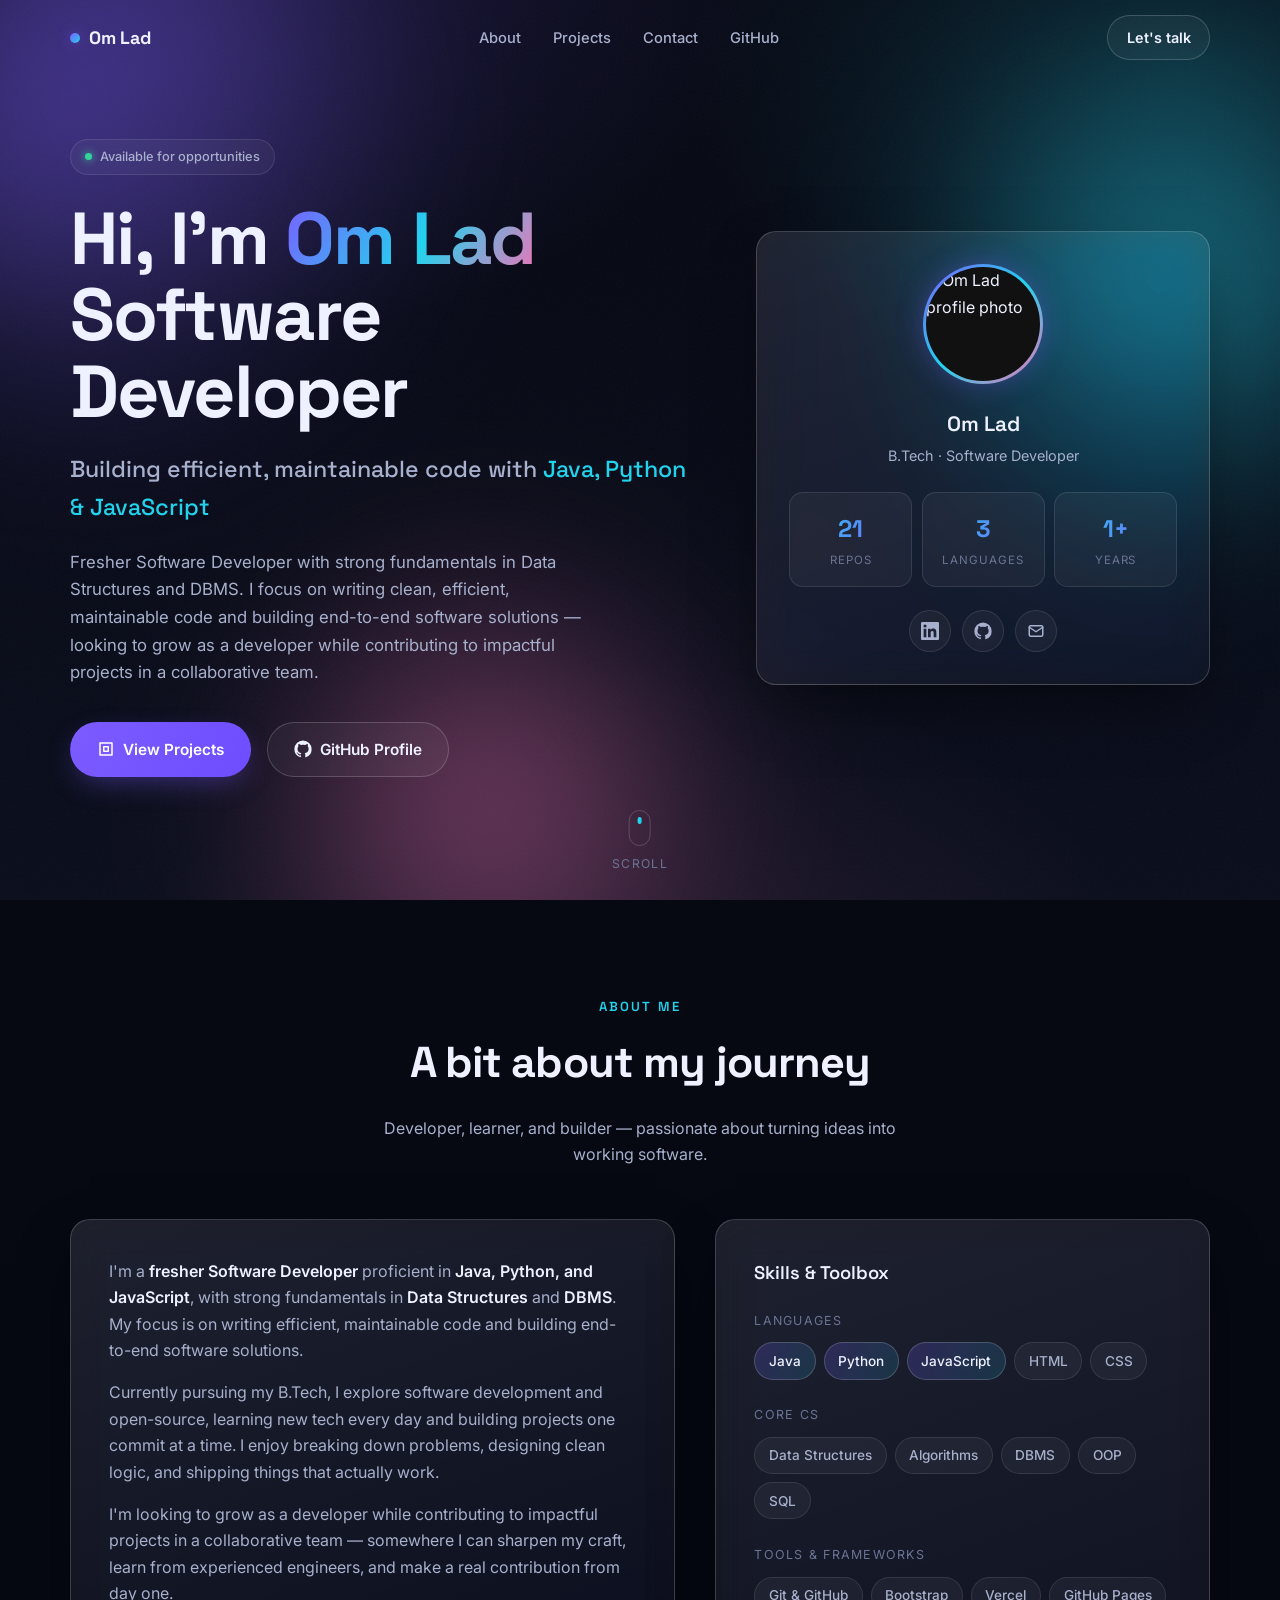
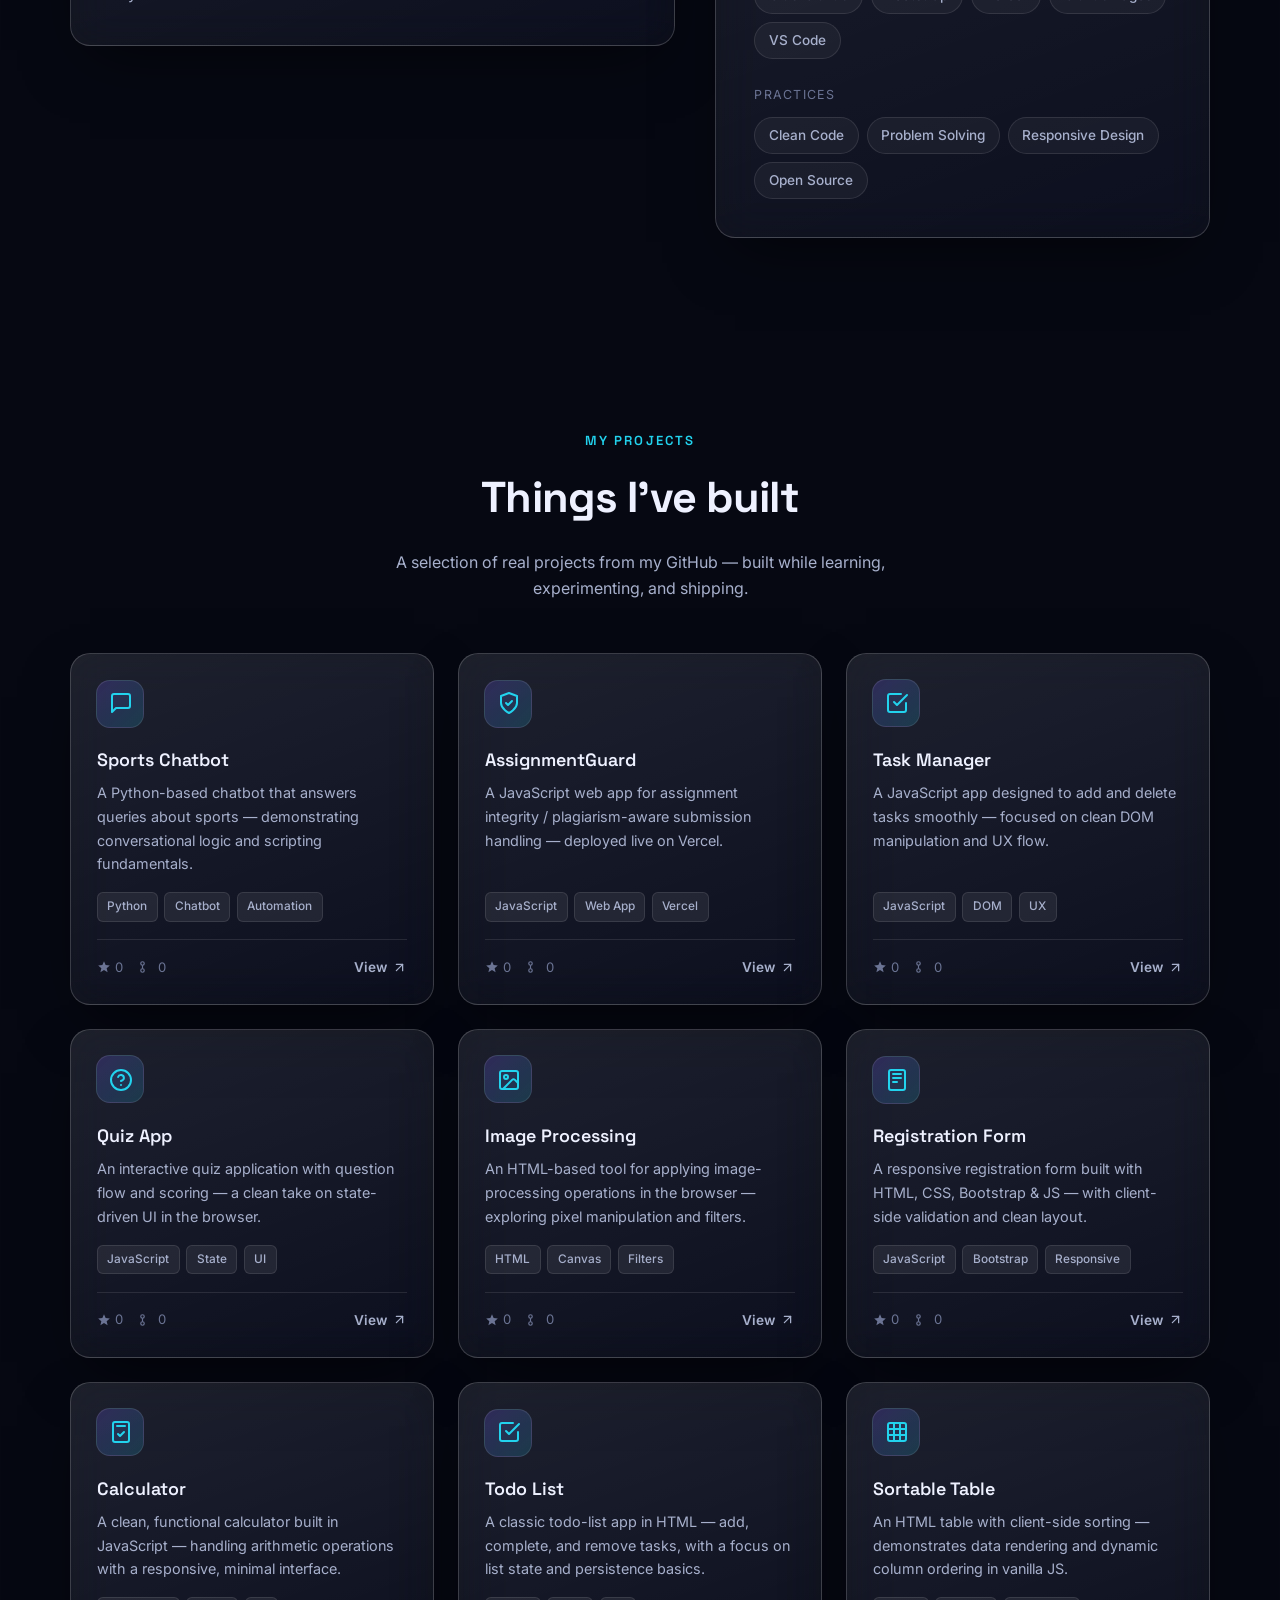
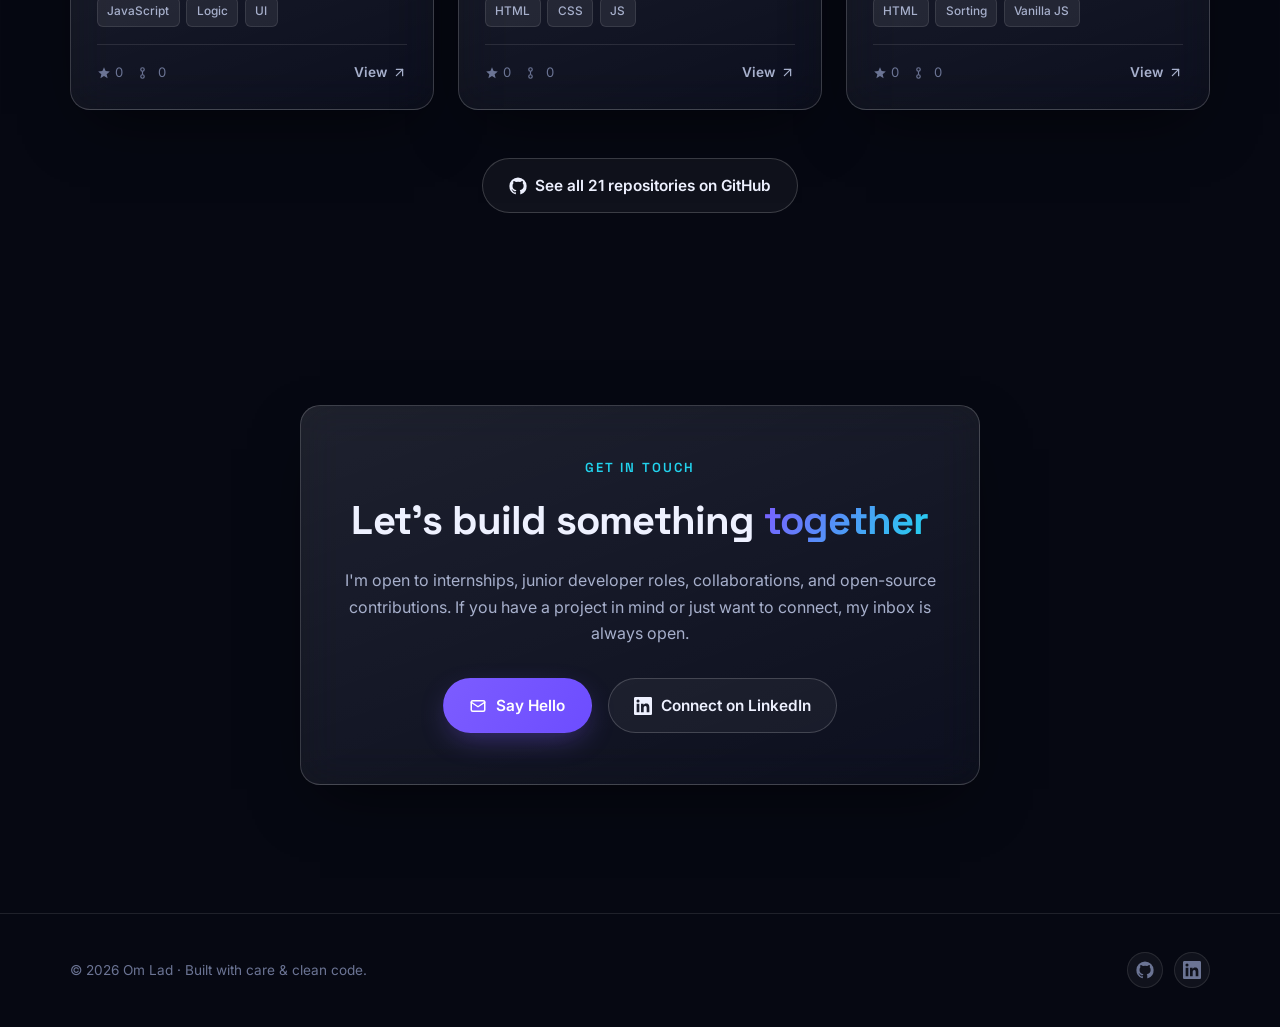
==== commit 313d999e: "Add files via upload" ====
--- a/index.html.html
+++ b/index.html.html
@@ -393,7 +393,7 @@
         <div class="proj-tags"><span class="proj-tag">JavaScript</span><span class="proj-tag">Web App</span><span class="proj-tag">Vercel</span></div>
         <div class="proj-foot">
           <div class="proj-meta"><span><svg viewBox="0 0 24 24" fill="currentColor"><path d="M12 17.27 18.18 21l-1.64-7.03L22 9.24l-7.19-.61L12 2 9.19 8.63 2 9.24l5.46 4.73L5.82 21z"/></svg>0</span><span><svg viewBox="0 0 24 24" fill="none" stroke="currentColor" stroke-width="2"><circle cx="6" cy="6" r="3"/><circle cx="6" cy="18" r="3"/><path d="M6 9v6"/></svg>0</span></div>
-          <a class="proj-link" href="https://github.com/omlad30/Assignmetgurd" target="_blank" rel="noopener">View <svg viewBox="0 0 24 24" fill="none" stroke="currentColor" stroke-width="2" stroke-linecap="round" stroke-linejoin="round"><path d="M7 17 17 7"/><path d="M7 7h10v10"/></svg></a>
+          <a class="proj-link" href="https://assignmetgurd.vercel.app/" target="_blank" rel="noopener">View <svg viewBox="0 0 24 24" fill="none" stroke="currentColor" stroke-width="2" stroke-linecap="round" stroke-linejoin="round"><path d="M7 17 17 7"/><path d="M7 7h10v10"/></svg></a>
         </div>
       </article>
 
@@ -514,7 +514,7 @@
       <a class="soc" href="https://github.com/omlad30" target="_blank" rel="noopener" aria-label="GitHub">
         <svg viewBox="0 0 24 24" fill="currentColor"><path d="M12 .5A11.5 11.5 0 0 0 .5 12 11.5 11.5 0 0 0 8.36 23c.58.1.79-.25.79-.56v-2c-3.2.7-3.88-1.37-3.88-1.37-.53-1.34-1.3-1.7-1.3-1.7-1.06-.72.08-.71.08-.71 1.17.08 1.78 1.2 1.78 1.2 1.04 1.78 2.73 1.27 3.4.97.1-.75.4-1.27.73-1.56-2.55-.29-5.24-1.28-5.24-5.7 0-1.26.45-2.29 1.2-3.1-.12-.29-.52-1.46.11-3.05 0 0 .97-.31 3.18 1.18a11 11 0 0 1 5.8 0c2.2-1.5 3.17-1.18 3.17-1.18.63 1.59.23 2.76.11 3.05.75.81 1.2 1.84 1.2 3.1 0 4.43-2.69 5.41-5.25 5.69.41.36.78 1.06.78 2.14v3.17c0 .31.21.67.8.56A11.5 11.5 0 0 0 23.5 12 11.5 11.5 0 0 0 12 .5Z"/></svg>
       </a>
-      <a class="soc" href="https://linkedin.com/in/om-lad" target="_blank" rel="noopener" aria-label="LinkedIn">
+      <a class="soc" href="https://www.linkedin.com/in/om-lad-ba0306325?utm_source=share_via&utm_content=profile&utm_medium=member_android" target="_blank" rel="noopener" aria-label="LinkedIn">
         <svg viewBox="0 0 24 24" fill="currentColor"><path d="M20.45 20.45h-3.55v-5.57c0-1.33-.02-3.04-1.85-3.04-1.85 0-2.13 1.45-2.13 2.94v5.67H9.36V9h3.41v1.56h.05c.47-.9 1.64-1.85 3.37-1.85 3.6 0 4.27 2.37 4.27 5.45v6.29ZM5.34 7.43a2.06 2.06 0 1 1 0-4.12 2.06 2.06 0 0 1 0 4.12ZM7.12 20.45H3.56V9h3.56v11.45ZM22.22 0H1.77C.8 0 0 .78 0 1.74v20.52C0 23.22.8 24 1.77 24h20.45c.98 0 1.78-.78 1.78-1.74V1.74C24 .78 23.2 0 22.22 0Z"/></svg>
       </a>
     </div>
